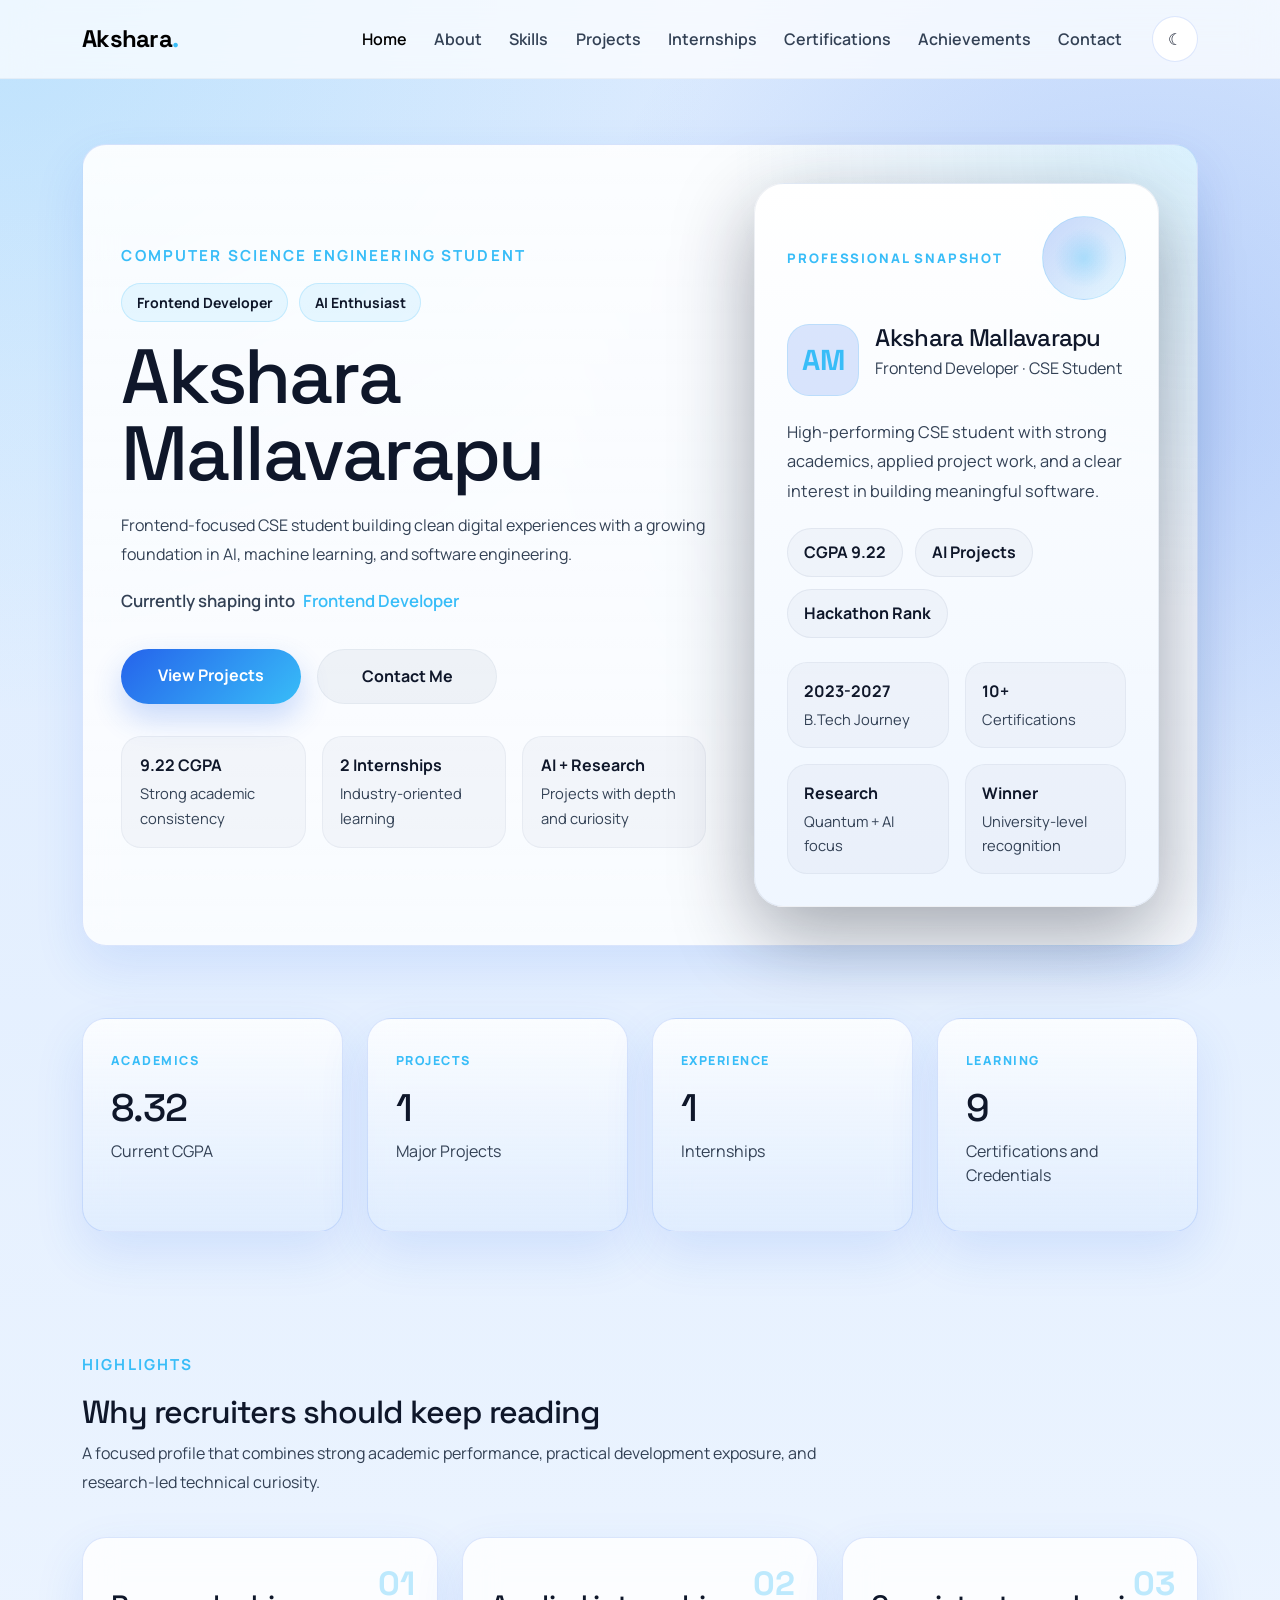
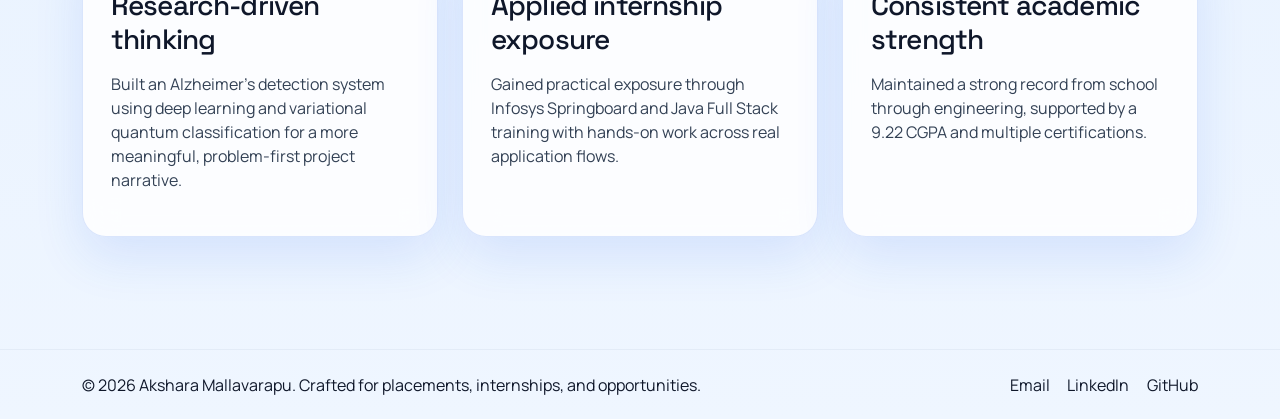
==== index.html @ 92754bf0 "commit" ====
<!DOCTYPE html>
<html lang="en">
<head>
  <meta charset="UTF-8">
  <meta name="viewport" content="width=device-width, initial-scale=1.0">
  <title>Akshara Mallavarapu | Portfolio</title>
  <meta name="description" content="Portfolio of Akshara Mallavarapu, a Computer Science Engineering student focused on frontend development, AI, and quantum computing.">
  <link rel="preconnect" href="https://fonts.googleapis.com">
  <link rel="preconnect" href="https://fonts.gstatic.com" crossorigin>
  <link href="https://fonts.googleapis.com/css2?family=Manrope:wght@400;500;600;700;800&family=Space+Grotesk:wght@500;700&display=swap" rel="stylesheet">
  <link href="https://cdn.jsdelivr.net/npm/bootstrap@5.3.3/dist/css/bootstrap.min.css" rel="stylesheet">
  <link rel="stylesheet" href="css/style.css">
</head>
<body data-page="home">
  <div class="page-loader" id="pageLoader">
    <div class="loader-orb"></div>
  </div>

  <button class="back-to-top" id="backToTop" type="button" aria-label="Back to top">
    <span>&uarr;</span>
  </button>

  <nav class="navbar navbar-expand-lg fixed-top custom-navbar">
    <div class="container">
      <a class="navbar-brand" href="index.html">Akshara<span>.</span></a>
      <button class="navbar-toggler" type="button" data-bs-toggle="collapse" data-bs-target="#mainNav" aria-controls="mainNav" aria-expanded="false" aria-label="Toggle navigation">
        <span class="navbar-toggler-icon"></span>
      </button>
      <div class="collapse navbar-collapse" id="mainNav">
        <ul class="navbar-nav ms-auto align-items-lg-center">
          <li class="nav-item"><a class="nav-link" data-nav="home" href="index.html">Home</a></li>
          <li class="nav-item"><a class="nav-link" data-nav="about" href="about.html">About</a></li>
          <li class="nav-item"><a class="nav-link" data-nav="skills" href="skills.html">Skills</a></li>
          <li class="nav-item"><a class="nav-link" data-nav="projects" href="projects.html">Projects</a></li>
          <li class="nav-item"><a class="nav-link" data-nav="internships" href="internships.html">Internships</a></li>
          <li class="nav-item"><a class="nav-link" data-nav="certifications" href="certifications.html">Certifications</a></li>
          <li class="nav-item"><a class="nav-link" data-nav="achievements" href="achievements.html">Achievements</a></li>
          <li class="nav-item"><a class="nav-link" data-nav="contact" href="contact.html">Contact</a></li>
          <li class="nav-item ms-lg-3 mt-3 mt-lg-0">
            <button class="theme-toggle" id="themeToggle" type="button" aria-label="Toggle color theme">
              <span class="theme-icon">☀</span>
            </button>
          </li>
        </ul>
      </div>
    </div>
  </nav>

  <main>
    <section class="hero-section home-hero section-pad">
      <div class="container">
        <div class="home-hero-shell glass-card">
          <div class="row align-items-center g-5">
            <div class="col-lg-7">
              <div class="home-copy">
                <div class="eyebrow reveal">Computer Science Engineering Student</div>
                <div class="home-intro reveal">
                  <span class="intro-chip">Frontend Developer</span>
                  <span class="intro-chip">AI Enthusiast</span>
                </div>
                <h1 class="hero-title reveal">Akshara Mallavarapu</h1>
                <p class="hero-subtitle reveal">
                  Frontend-focused CSE student building clean digital experiences with a growing foundation in AI, machine learning, and software engineering.
                </p>
                <div class="typing-line reveal">
                  <span class="typing-prefix">Currently shaping into</span>
                  <span class="typing-text" id="typingText"></span>
                </div>
                <div class="hero-actions reveal">
                  <a class="btn btn-brand home-primary-btn" href="projects.html">View Projects</a>
                  <a class="btn btn-soft home-secondary-btn" href="contact.html">Contact Me</a>
                </div>
                <div class="home-proof reveal">
                  <div class="proof-item">
                    <strong>9.22 CGPA</strong>
                    <span>Strong academic consistency</span>
                  </div>
                  <div class="proof-item">
                    <strong>2 Internships</strong>
                    <span>Industry-oriented learning</span>
                  </div>
                  <div class="proof-item">
                    <strong>AI + Research</strong>
                    <span>Projects with depth and curiosity</span>
                  </div>
                </div>
              </div>
            </div>
            <div class="col-lg-5">
              <div class="hero-visual reveal">
                <div class="home-profile-card">
                  <div class="profile-header">
                    <span class="profile-kicker">Professional Snapshot</span>
                    <div class="profile-orbit"></div>
                  </div>
                  <div class="profile-identity">
                    <div class="identity-mark">AM</div>
                    <div>
                      <h2>Akshara Mallavarapu</h2>
                      <p>Frontend Developer · CSE Student</p>
                    </div>
                  </div>
                  <p class="profile-summary">
                    High-performing CSE student with strong academics, applied project work, and a clear interest in building meaningful software.
                  </p>
                  <div class="profile-chips">
                    <span>CGPA 9.22</span>
                    <span>AI Projects</span>
                    <span>Hackathon Rank</span>
                  </div>
                  <div class="profile-grid">
                    <div class="profile-metric">
                      <strong>2023-2027</strong>
                      <span>B.Tech Journey</span>
                    </div>
                    <div class="profile-metric">
                      <strong>10+</strong>
                      <span>Certifications</span>
                    </div>
                    <div class="profile-metric">
                      <strong>Research</strong>
                      <span>Quantum + AI focus</span>
                    </div>
                    <div class="profile-metric">
                      <strong>Winner</strong>
                      <span>University-level recognition</span>
                    </div>
                  </div>
                </div>
              </div>
            </div>
          </div>
        </div>

        <div class="row g-4 stats-row">
          <div class="col-sm-6 col-xl-3">
            <div class="glass-card stat-card home-stat-card reveal">
              <span class="stat-label">Academics</span>
              <h3 class="counter" data-target="9.22">0</h3>
              <p>Current CGPA</p>
            </div>
          </div>
          <div class="col-sm-6 col-xl-3">
            <div class="glass-card stat-card home-stat-card reveal">
              <span class="stat-label">Projects</span>
              <h3 class="counter" data-target="2">0</h3>
              <p>Major Projects</p>
            </div>
          </div>
          <div class="col-sm-6 col-xl-3">
            <div class="glass-card stat-card home-stat-card reveal">
              <span class="stat-label">Experience</span>
              <h3 class="counter" data-target="2">0</h3>
              <p>Internships</p>
            </div>
          </div>
          <div class="col-sm-6 col-xl-3">
            <div class="glass-card stat-card home-stat-card reveal">
              <span class="stat-label">Learning</span>
              <h3 class="counter" data-target="10">0</h3>
              <p>Certifications and Credentials</p>
            </div>
          </div>
        </div>
      </div>
    </section>

    <section class="section-pad section-shell home-highlights">
      <div class="container">
        <div class="section-heading reveal">
          <span class="eyebrow">Highlights</span>
          <h2>Why recruiters should keep reading</h2>
          <p>
            A focused profile that combines strong academic performance, practical development exposure, and research-led technical curiosity.
          </p>
        </div>
        <div class="row g-4">
          <div class="col-md-6 col-xl-4">
            <div class="glass-card feature-card home-feature-card reveal">
              <span class="feature-index">01</span>
              <h3>Research-driven thinking</h3>
              <p>
                Built an Alzheimer's detection system using deep learning and variational quantum classification for a more meaningful, problem-first project narrative.
              </p>
            </div>
          </div>
          <div class="col-md-6 col-xl-4">
            <div class="glass-card feature-card home-feature-card reveal">
              <span class="feature-index">02</span>
              <h3>Applied internship exposure</h3>
              <p>
                Gained practical exposure through Infosys Springboard and Java Full Stack training with hands-on work across real application flows.
              </p>
            </div>
          </div>
          <div class="col-md-6 col-xl-4">
            <div class="glass-card feature-card home-feature-card reveal">
              <span class="feature-index">03</span>
              <h3>Consistent academic strength</h3>
              <p>
                Maintained a strong record from school through engineering, supported by a 9.22 CGPA and multiple certifications.
              </p>
            </div>
          </div>
        </div>
      </div>
    </section>
  </main>

  <footer class="site-footer">
    <div class="container d-flex flex-column flex-md-row justify-content-between align-items-center gap-3">
      <p class="mb-0">&copy; 2026 Akshara Mallavarapu. Crafted for placements, internships, and opportunities.</p>
      <div class="footer-links">
        <a href="mailto:akshara06@gmail.com">Email</a>
        <a href="https://www.linkedin.com/in/akshara-mallavarapu-a35a412a4" target="_blank" rel="noreferrer">LinkedIn</a>
        <a href="https://github.com/akshara6" target="_blank" rel="noreferrer">GitHub</a>
      </div>
    </div>
  </footer>

  <script src="https://cdn.jsdelivr.net/npm/bootstrap@5.3.3/dist/js/bootstrap.bundle.min.js"></script>
  <script src="js/script.js"></script>
</body>
</html>
---- css/style.css ----
:root {
  --bg: #0f172a;
  --bg-soft: #111c34;
  --surface: rgba(15, 23, 42, 0.58);
  --surface-strong: rgba(15, 23, 42, 0.82);
  --card-border: rgba(148, 163, 184, 0.18);
  --text: #f8fafc;
  --muted: #cbd5e1;
  --primary: #2563eb;
  --secondary: #1e293b;
  --accent: #38bdf8;
  --shadow: 0 22px 60px rgba(15, 23, 42, 0.35);
  --radius: 24px;
}

body.light-theme {
  --bg: #eff6ff;
  --bg-soft: #dbeafe;
  --surface: rgba(255, 255, 255, 0.82);
  --surface-strong: rgba(255, 255, 255, 0.95);
  --card-border: rgba(37, 99, 235, 0.16);
  --text: #0f172a;
  --muted: #334155;
  --shadow: 0 20px 50px rgba(37, 99, 235, 0.12);
}

* {
  box-sizing: border-box;
}

html {
  scroll-behavior: smooth;
}

body {
  margin: 0;
  color: var(--text);
  background:
    radial-gradient(circle at top left, rgba(56, 189, 248, 0.18), transparent 30%),
    radial-gradient(circle at 90% 20%, rgba(37, 99, 235, 0.22), transparent 30%),
    linear-gradient(180deg, var(--bg-soft), var(--bg));
  font-family: "Manrope", sans-serif;
  min-height: 100vh;
  overflow-x: hidden;
}

h1, h2, h3, h4, .navbar-brand {
  font-family: "Space Grotesk", sans-serif;
  letter-spacing: -0.03em;
}

a {
  color: inherit;
  text-decoration: none;
}

ul {
  padding-left: 1.1rem;
  margin-bottom: 0;
}

.section-pad {
  padding: 7.5rem 0 5rem;
}

.section-shell {
  position: relative;
}

.glass-card {
  background: var(--surface);
  border: 1px solid var(--card-border);
  backdrop-filter: blur(16px);
  -webkit-backdrop-filter: blur(16px);
  border-radius: var(--radius);
  box-shadow: var(--shadow);
}

.custom-navbar {
  background: rgba(15, 23, 42, 0.7);
  border-bottom: 1px solid rgba(148, 163, 184, 0.12);
  backdrop-filter: blur(18px);
  -webkit-backdrop-filter: blur(18px);
}

body.light-theme .custom-navbar {
  background: rgba(255, 255, 255, 0.72);
}

.navbar {
  padding: 1rem 0;
}

.navbar-brand {
  font-size: 1.5rem;
  font-weight: 700;
}

.navbar-brand span,
.nav-link.active,
.nav-link:hover,
.eyebrow,
.project-tag {
  color: var(--accent);
}

.nav-link {
  color: var(--muted);
  font-weight: 600;
  margin-left: 0.35rem;
  margin-right: 0.35rem;
  transition: color 0.25s ease, transform 0.25s ease;
}

.nav-link:hover {
  transform: translateY(-1px);
}

.navbar-toggler {
  border-color: rgba(148, 163, 184, 0.3);
}

.navbar-toggler:focus {
  box-shadow: none;
}

.navbar-toggler-icon {
  filter: invert(1);
}

body.light-theme .navbar-toggler-icon {
  filter: none;
}

.theme-toggle,
.back-to-top {
  width: 46px;
  height: 46px;
  border: 1px solid var(--card-border);
  border-radius: 50%;
  background: var(--surface-strong);
  color: var(--text);
  display: inline-flex;
  align-items: center;
  justify-content: center;
  transition: transform 0.25s ease, background 0.25s ease;
}

.theme-toggle:hover,
.back-to-top:hover {
  transform: translateY(-2px);
}

.hero-section {
  min-height: 100vh;
  display: flex;
  align-items: center;
}

.home-hero {
  padding-top: 9rem;
  padding-bottom: 4rem;
}

.home-hero-shell {
  padding: 2.4rem;
  background:
    radial-gradient(circle at top right, rgba(56, 189, 248, 0.12), transparent 34%),
    linear-gradient(180deg, rgba(15, 23, 42, 0.76), rgba(15, 23, 42, 0.62));
}

body.light-theme .home-hero-shell {
  background:
    radial-gradient(circle at top right, rgba(56, 189, 248, 0.16), transparent 34%),
    linear-gradient(180deg, rgba(255, 255, 255, 0.9), rgba(255, 255, 255, 0.78));
}

.page-hero {
  padding-top: 9rem;
  padding-bottom: 2rem;
}

.eyebrow {
  display: inline-block;
  font-size: 0.95rem;
  font-weight: 700;
  text-transform: uppercase;
  letter-spacing: 0.14em;
  margin-bottom: 1rem;
}

.hero-title,
.page-hero h1 {
  font-size: clamp(2.8rem, 6vw, 5rem);
  line-height: 1;
  margin-bottom: 1.2rem;
}

.hero-subtitle,
.section-heading p,
.content-card p,
.project-card p,
.timeline-card p,
.achievement-card p,
.cert-card li {
  color: var(--muted);
  line-height: 1.8;
}

.home-copy {
  max-width: 620px;
}

.home-intro {
  display: flex;
  flex-wrap: wrap;
  gap: 0.7rem;
  margin-bottom: 1rem;
}

.intro-chip {
  display: inline-flex;
  align-items: center;
  padding: 0.5rem 0.9rem;
  border-radius: 999px;
  background: rgba(56, 189, 248, 0.1);
  border: 1px solid rgba(56, 189, 248, 0.2);
  color: var(--text);
  font-size: 0.88rem;
  font-weight: 700;
}

.typing-line {
  min-height: 2rem;
  font-size: 1.05rem;
  font-weight: 600;
  margin-bottom: 2rem;
  display: flex;
  flex-wrap: wrap;
  align-items: center;
  gap: 0.5rem;
}

.typing-prefix {
  color: var(--muted);
}

.typing-text {
  color: var(--accent);
}

.hero-actions {
  display: flex;
  flex-wrap: wrap;
  gap: 1rem;
}

.btn {
  border-radius: 999px;
  padding: 0.9rem 1.5rem;
  font-weight: 700;
}

.btn-brand {
  color: #fff;
  background: linear-gradient(135deg, var(--primary), var(--accent));
  border: none;
  box-shadow: 0 14px 30px rgba(37, 99, 235, 0.24);
}

.btn-outline-brand {
  color: var(--text);
  border: 1px solid rgba(56, 189, 248, 0.35);
  background: transparent;
}

.btn-soft {
  color: var(--text);
  background: rgba(148, 163, 184, 0.12);
  border: 1px solid rgba(148, 163, 184, 0.12);
}

.home-primary-btn,
.home-secondary-btn {
  min-width: 180px;
}

.home-proof {
  display: grid;
  grid-template-columns: repeat(3, minmax(0, 1fr));
  gap: 1rem;
  margin-top: 2rem;
}

.proof-item {
  padding: 1rem 1.1rem;
  border-radius: 20px;
  background: rgba(148, 163, 184, 0.08);
  border: 1px solid rgba(148, 163, 184, 0.12);
}

.proof-item strong {
  display: block;
  margin-bottom: 0.3rem;
  font-size: 1rem;
}

.proof-item span {
  color: var(--muted);
  font-size: 0.92rem;
  line-height: 1.6;
}

.hero-visual,
.portrait-card {
  position: relative;
}

.home-profile-card {
  position: relative;
  padding: 2rem;
  border-radius: 30px;
  overflow: hidden;
  background:
    linear-gradient(180deg, rgba(30, 41, 59, 0.96), rgba(15, 23, 42, 0.94));
  border: 1px solid rgba(148, 163, 184, 0.16);
  box-shadow: 0 26px 80px rgba(15, 23, 42, 0.38);
}

body.light-theme .home-profile-card {
  background:
    linear-gradient(180deg, rgba(255, 255, 255, 0.96), rgba(239, 246, 255, 0.96));
}

.profile-header {
  display: flex;
  justify-content: space-between;
  align-items: center;
  margin-bottom: 1.5rem;
}

.profile-kicker {
  font-size: 0.82rem;
  text-transform: uppercase;
  letter-spacing: 0.14em;
  font-weight: 800;
  color: var(--accent);
}

.profile-orbit {
  width: 84px;
  height: 84px;
  border-radius: 50%;
  background:
    radial-gradient(circle at center, rgba(56, 189, 248, 0.28), transparent 52%),
    linear-gradient(135deg, rgba(37, 99, 235, 0.25), rgba(56, 189, 248, 0.12));
  border: 1px solid rgba(56, 189, 248, 0.2);
}

.profile-identity {
  display: flex;
  align-items: center;
  gap: 1rem;
  margin-bottom: 1.35rem;
}

.identity-mark {
  width: 72px;
  height: 72px;
  border-radius: 22px;
  display: inline-flex;
  align-items: center;
  justify-content: center;
  font-family: "Space Grotesk", sans-serif;
  font-size: 1.8rem;
  font-weight: 700;
  color: var(--accent);
  background: rgba(37, 99, 235, 0.16);
  border: 1px solid rgba(56, 189, 248, 0.18);
}

.profile-identity h2 {
  margin-bottom: 0.2rem;
  font-size: 1.5rem;
}

.profile-identity p,
.profile-summary {
  color: var(--muted);
}

.profile-summary {
  font-size: 1.02rem;
  line-height: 1.8;
  margin-bottom: 1.35rem;
}

.profile-chips {
  display: flex;
  flex-wrap: wrap;
  gap: 0.75rem;
  margin-bottom: 1.5rem;
}

.profile-chips span {
  padding: 0.72rem 1rem;
  border-radius: 999px;
  border: 1px solid rgba(148, 163, 184, 0.16);
  background: rgba(148, 163, 184, 0.08);
  font-weight: 700;
}

.profile-grid {
  display: grid;
  grid-template-columns: repeat(2, minmax(0, 1fr));
  gap: 1rem;
}

.profile-metric {
  padding: 1rem;
  border-radius: 20px;
  background: rgba(148, 163, 184, 0.08);
  border: 1px solid rgba(148, 163, 184, 0.12);
}

.profile-metric strong {
  display: block;
  margin-bottom: 0.25rem;
}

.profile-metric span {
  color: var(--muted);
  font-size: 0.92rem;
}

.portrait-card {
  min-height: 420px;
  padding: 2rem;
  overflow: hidden;
}

.hero-photo {
  position: absolute;
  inset: 1rem 1rem 1rem auto;
  width: min(62%, 300px);
  height: calc(100% - 2rem);
  object-fit: cover;
  border-radius: 26px;
  opacity: 0.34;
}

.portrait-glow {
  position: absolute;
  inset: auto -60px -70px auto;
  width: 260px;
  height: 260px;
  border-radius: 50%;
  background: radial-gradient(circle, rgba(56, 189, 248, 0.45), transparent 68%);
}

.portrait-content {
  position: relative;
  z-index: 1;
  display: flex;
  flex-direction: column;
  justify-content: flex-end;
  min-height: 100%;
}

.portrait-label {
  color: var(--accent);
  text-transform: uppercase;
  letter-spacing: 0.12em;
  font-size: 0.85rem;
}

.mini-badges,
.badge-cloud {
  display: flex;
  flex-wrap: wrap;
  gap: 0.75rem;
}

.mini-badges span,
.badge-cloud span {
  padding: 0.7rem 1rem;
  background: rgba(148, 163, 184, 0.12);
  border: 1px solid rgba(148, 163, 184, 0.15);
  border-radius: 999px;
  font-size: 0.95rem;
  color: var(--text);
}

.stats-row {
  margin-top: 3rem;
}

.home-stat-card {
  padding: 1.5rem;
  background:
    linear-gradient(180deg, rgba(15, 23, 42, 0.58), rgba(30, 41, 59, 0.72));
}

body.light-theme .home-stat-card {
  background:
    linear-gradient(180deg, rgba(255, 255, 255, 0.82), rgba(219, 234, 254, 0.6));
}

.stat-label {
  display: inline-block;
  margin-bottom: 0.9rem;
  color: var(--accent);
  font-size: 0.78rem;
  font-weight: 800;
  text-transform: uppercase;
  letter-spacing: 0.12em;
}

.stat-card,
.feature-card,
.content-card,
.skill-card,
.project-card,
.achievement-card,
.cert-card {
  padding: 1.75rem;
  height: 100%;
}

.stat-card h3 {
  font-size: 2.4rem;
  margin-bottom: 0.5rem;
}

.stat-card p,
.feature-card p,
.timeline-meta,
.project-detail p,
.contact-list a,
.form-status {
  color: var(--muted);
}

.feature-card h3,
.content-card h2,
.skill-card h2,
.project-card h2,
.achievement-card h2,
.cert-card h2 {
  margin-bottom: 1rem;
}

.home-highlights {
  padding-top: 3.5rem;
}

.home-feature-card {
  position: relative;
  overflow: hidden;
  padding-top: 3.2rem;
}

.feature-index {
  position: absolute;
  top: 1.3rem;
  right: 1.4rem;
  color: rgba(56, 189, 248, 0.32);
  font-family: "Space Grotesk", sans-serif;
  font-size: 2.1rem;
  font-weight: 700;
}

.section-heading {
  max-width: 760px;
  margin-bottom: 2.5rem;
}

.timeline {
  position: relative;
  margin-top: 2rem;
}

.timeline::before {
  content: "";
  position: absolute;
  left: 78px;
  top: 0;
  bottom: 0;
  width: 2px;
  background: linear-gradient(180deg, var(--accent), transparent);
}

.timeline-item {
  position: relative;
  display: grid;
  grid-template-columns: 64px 1fr;
  gap: 2rem;
  margin-bottom: 2rem;
  align-items: start;
}

.timeline-year {
  font-weight: 800;
  color: var(--accent);
  padding-top: 1rem;
}

.timeline-card {
  padding: 1.5rem;
  margin-left: 1rem;
}

.timeline-card::before {
  content: "";
  position: absolute;
  left: 71px;
  margin-top: 1.35rem;
  width: 14px;
  height: 14px;
  border-radius: 50%;
  background: var(--accent);
  box-shadow: 0 0 0 6px rgba(56, 189, 248, 0.12);
}

.education-item + .education-item,
.skill-meter + .skill-meter,
.contact-list a + a,
.cert-card li + li {
  margin-top: 1rem;
}

.progress-group {
  display: grid;
  gap: 1rem;
}

.label-row {
  display: flex;
  justify-content: space-between;
  margin-bottom: 0.45rem;
  font-weight: 600;
}

.meter {
  height: 10px;
  background: rgba(148, 163, 184, 0.12);
  border-radius: 999px;
  overflow: hidden;
}

.meter span {
  display: block;
  height: 100%;
  border-radius: inherit;
  background: linear-gradient(90deg, var(--accent), var(--primary));
}

.project-panel,
.project-detail {
  height: 100%;
  padding: 1.35rem;
  border-radius: 20px;
  background: rgba(148, 163, 184, 0.08);
  border: 1px solid rgba(148, 163, 184, 0.08);
}

.project-tag {
  display: inline-block;
  font-size: 0.85rem;
  text-transform: uppercase;
  letter-spacing: 0.12em;
  font-weight: 700;
  margin-bottom: 0.9rem;
}

.contact-list {
  display: flex;
  flex-direction: column;
}

.contact-list a {
  transition: color 0.25s ease, transform 0.25s ease;
}

.contact-list a:hover,
.footer-links a:hover {
  color: var(--accent);
  transform: translateX(3px);
}

.custom-input {
  background: rgba(148, 163, 184, 0.08);
  border: 1px solid rgba(148, 163, 184, 0.18);
  color: var(--text);
  padding: 0.95rem 1rem;
  border-radius: 18px;
}

.custom-input:focus {
  background: rgba(148, 163, 184, 0.12);
  color: var(--text);
  border-color: rgba(56, 189, 248, 0.45);
  box-shadow: 0 0 0 0.2rem rgba(56, 189, 248, 0.12);
}

.custom-input.is-invalid {
  border-color: #ef4444;
}

.site-footer {
  border-top: 1px solid rgba(148, 163, 184, 0.12);
  padding: 1.4rem 0;
  margin-top: 2rem;
}

.footer-links {
  display: flex;
  gap: 1.1rem;
  flex-wrap: wrap;
}

.page-loader {
  position: fixed;
  inset: 0;
  display: flex;
  align-items: center;
  justify-content: center;
  background: rgba(15, 23, 42, 0.92);
  z-index: 1080;
  transition: opacity 0.45s ease, visibility 0.45s ease;
}

body.light-theme .page-loader {
  background: rgba(239, 246, 255, 0.92);
}

.page-loader.hidden {
  opacity: 0;
  visibility: hidden;
}

.loader-orb {
  width: 64px;
  height: 64px;
  border-radius: 50%;
  border: 4px solid rgba(56, 189, 248, 0.18);
  border-top-color: var(--accent);
  animation: spin 0.9s linear infinite;
}

.back-to-top {
  position: fixed;
  right: 1.5rem;
  bottom: 1.5rem;
  opacity: 0;
  visibility: hidden;
  z-index: 1020;
}

.back-to-top.show {
  opacity: 1;
  visibility: visible;
}

.reveal {
  opacity: 0;
  transform: translateY(28px);
  transition: opacity 0.7s ease, transform 0.7s ease;
}

.reveal.visible {
  opacity: 1;
  transform: translateY(0);
}

@keyframes spin {
  to {
    transform: rotate(360deg);
  }
}

@media (max-width: 991.98px) {
  .hero-section {
    min-height: auto;
    padding-top: 8rem;
  }

  .home-hero-shell {
    padding: 1.5rem;
  }

  .home-proof {
    grid-template-columns: 1fr;
  }

  .timeline::before {
    left: 10px;
  }

  .timeline-item {
    grid-template-columns: 1fr;
    gap: 0.8rem;
    padding-left: 1.6rem;
  }

  .timeline-card {
    margin-left: 0;
  }

  .timeline-card::before {
    left: 3px;
  }
}

@media (max-width: 767.98px) {
  .section-pad {
    padding: 6.5rem 0 4rem;
  }

  .hero-title,
  .page-hero h1 {
    font-size: clamp(2.3rem, 10vw, 3.5rem);
  }

  .hero-actions {
    flex-direction: column;
    align-items: stretch;
  }

  .home-hero {
    padding-top: 7.5rem;
  }

  .profile-header {
    align-items: flex-start;
  }

  .profile-orbit {
    width: 64px;
    height: 64px;
  }

  .profile-identity {
    align-items: flex-start;
  }

  .profile-grid {
    grid-template-columns: 1fr;
  }

  .btn {
    width: 100%;
  }

  .site-footer .container {
    text-align: center;
  }
}
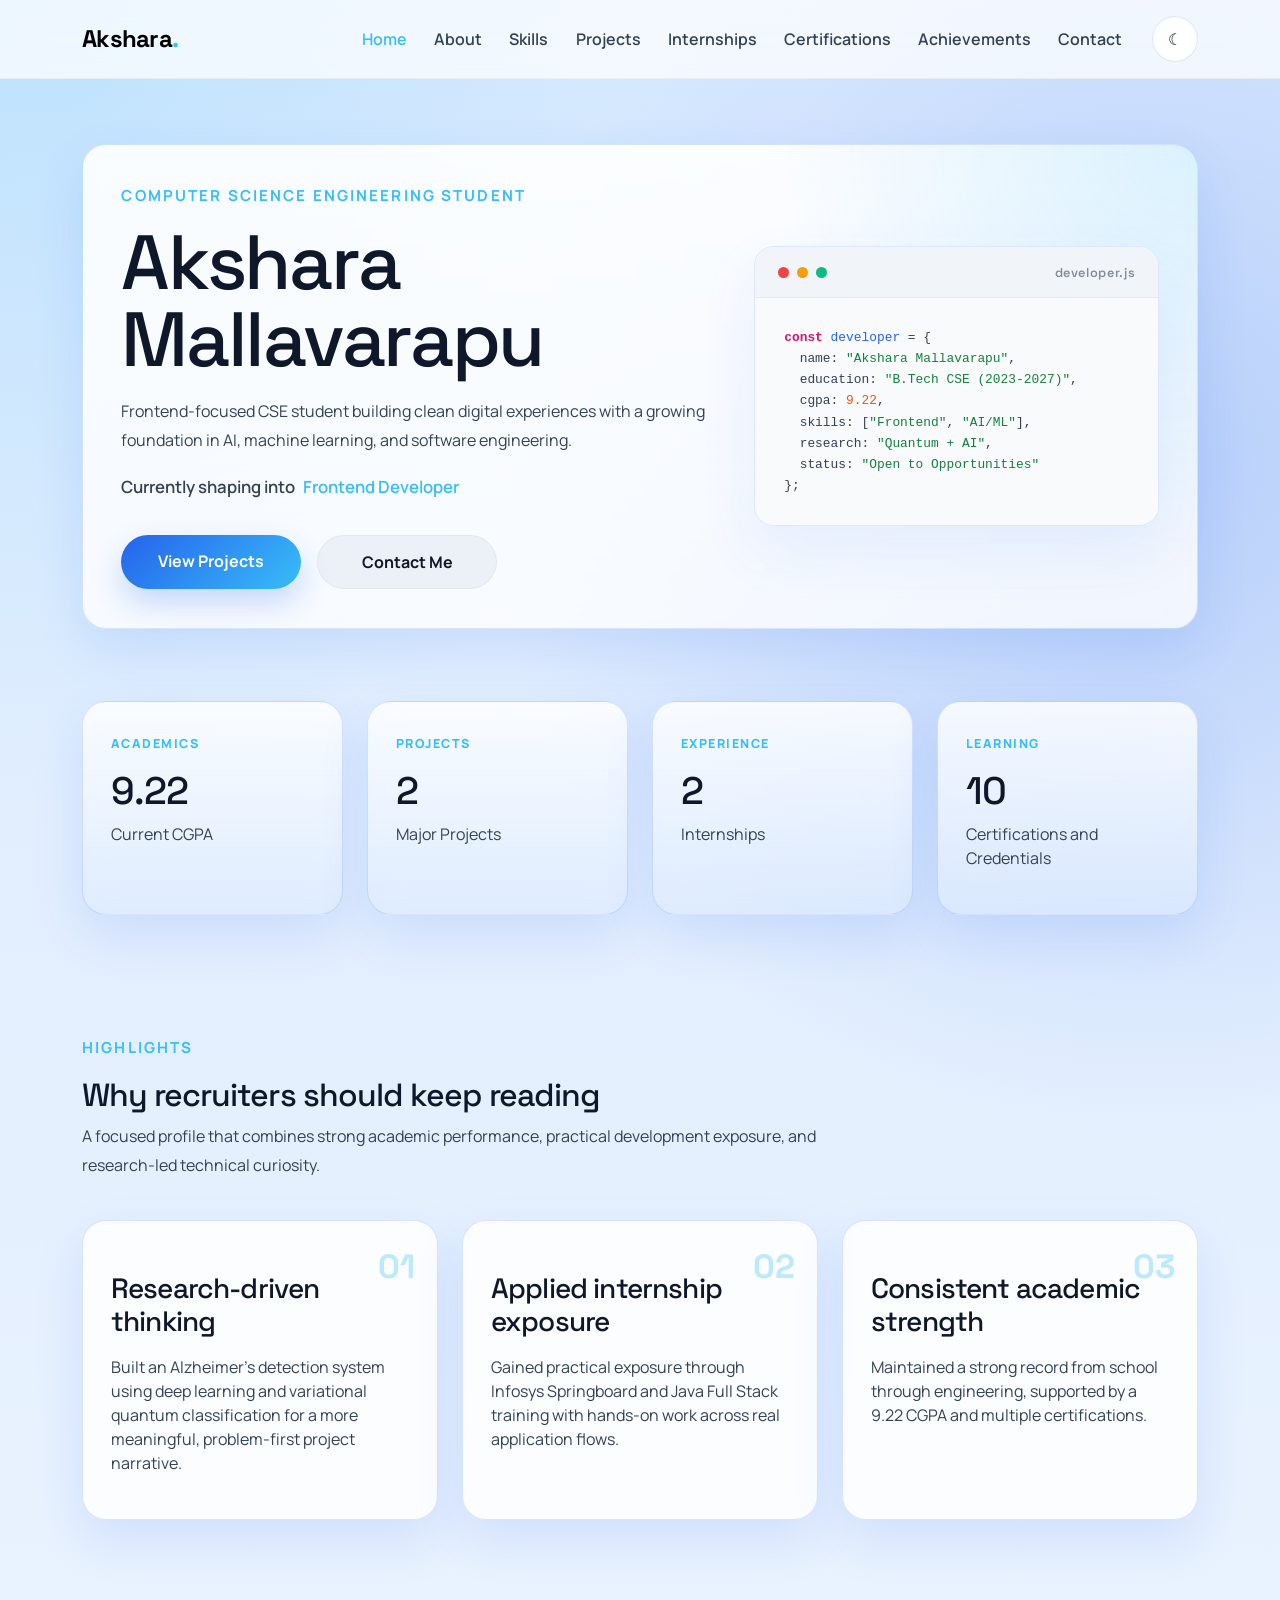
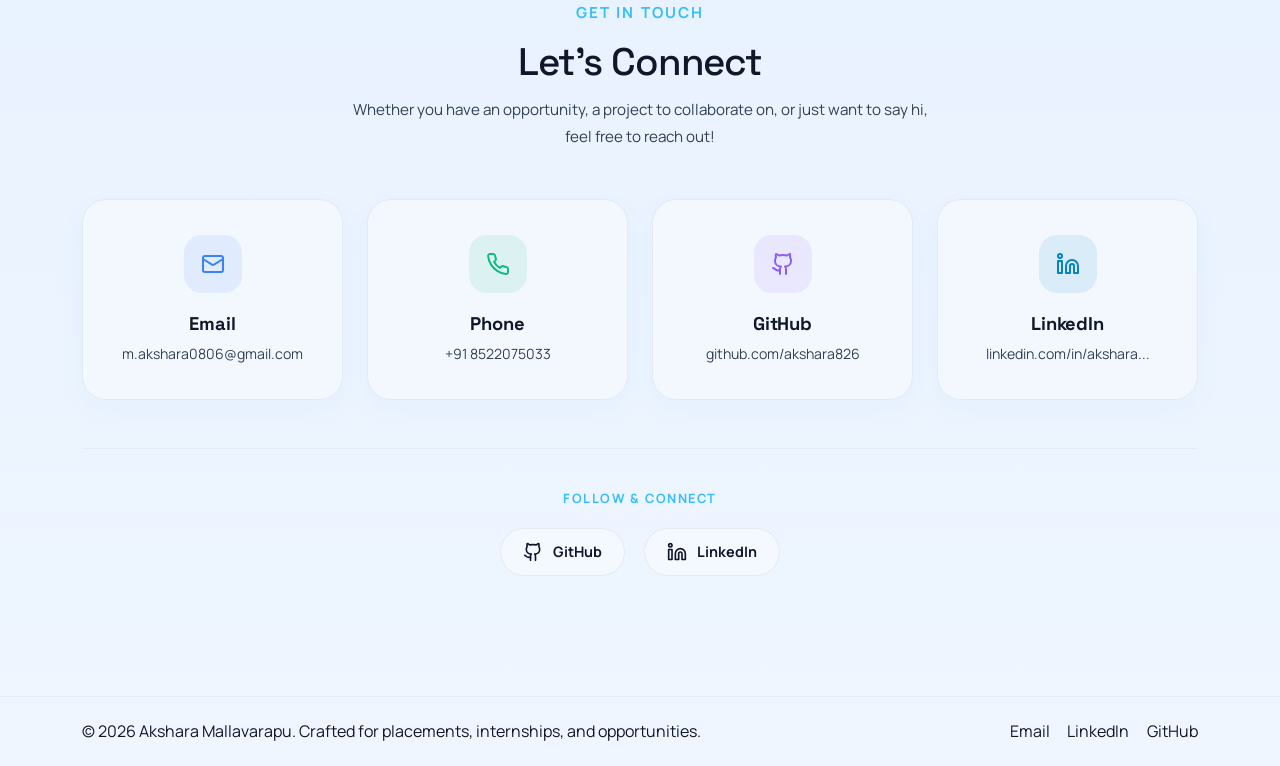
==== commit c8ef9a96: "Updated portfolio website" ====
--- a/index.html
+++ b/index.html
@@ -35,7 +35,7 @@
           <li class="nav-item"><a class="nav-link" data-nav="internships" href="internships.html">Internships</a></li>
           <li class="nav-item"><a class="nav-link" data-nav="certifications" href="certifications.html">Certifications</a></li>
           <li class="nav-item"><a class="nav-link" data-nav="achievements" href="achievements.html">Achievements</a></li>
-          <li class="nav-item"><a class="nav-link" data-nav="contact" href="contact.html">Contact</a></li>
+          <li class="nav-item"><a class="nav-link" href="#contact">Contact</a></li>
           <li class="nav-item ms-lg-3 mt-3 mt-lg-0">
             <button class="theme-toggle" id="themeToggle" type="button" aria-label="Toggle color theme">
               <span class="theme-icon">☀</span>
@@ -54,10 +54,6 @@
             <div class="col-lg-7">
               <div class="home-copy">
                 <div class="eyebrow reveal">Computer Science Engineering Student</div>
-                <div class="home-intro reveal">
-                  <span class="intro-chip">Frontend Developer</span>
-                  <span class="intro-chip">AI Enthusiast</span>
-                </div>
                 <h1 class="hero-title reveal">Akshara Mallavarapu</h1>
                 <p class="hero-subtitle reveal">
                   Frontend-focused CSE student building clean digital experiences with a growing foundation in AI, machine learning, and software engineering.
@@ -68,63 +64,30 @@
                 </div>
                 <div class="hero-actions reveal">
                   <a class="btn btn-brand home-primary-btn" href="projects.html">View Projects</a>
-                  <a class="btn btn-soft home-secondary-btn" href="contact.html">Contact Me</a>
-                </div>
-                <div class="home-proof reveal">
-                  <div class="proof-item">
-                    <strong>9.22 CGPA</strong>
-                    <span>Strong academic consistency</span>
-                  </div>
-                  <div class="proof-item">
-                    <strong>2 Internships</strong>
-                    <span>Industry-oriented learning</span>
-                  </div>
-                  <div class="proof-item">
-                    <strong>AI + Research</strong>
-                    <span>Projects with depth and curiosity</span>
-                  </div>
+                  <a class="btn btn-soft home-secondary-btn" href="#contact">Contact Me</a>
                 </div>
               </div>
             </div>
             <div class="col-lg-5">
               <div class="hero-visual reveal">
-                <div class="home-profile-card">
-                  <div class="profile-header">
-                    <span class="profile-kicker">Professional Snapshot</span>
-                    <div class="profile-orbit"></div>
+                <div class="mock-ide">
+                  <div class="ide-titlebar">
+                    <div class="ide-controls">
+                      <span class="control close"></span>
+                      <span class="control minimize"></span>
+                      <span class="control expand"></span>
+                    </div>
+                    <span class="ide-filename">developer.js</span>
                   </div>
-                  <div class="profile-identity">
-                    <div class="identity-mark">AM</div>
-                    <div>
-                      <h2>Akshara Mallavarapu</h2>
-                      <p>Frontend Developer · CSE Student</p>
-                    </div>
-                  </div>
-                  <p class="profile-summary">
-                    High-performing CSE student with strong academics, applied project work, and a clear interest in building meaningful software.
-                  </p>
-                  <div class="profile-chips">
-                    <span>CGPA 9.22</span>
-                    <span>AI Projects</span>
-                    <span>Hackathon Rank</span>
-                  </div>
-                  <div class="profile-grid">
-                    <div class="profile-metric">
-                      <strong>2023-2027</strong>
-                      <span>B.Tech Journey</span>
-                    </div>
-                    <div class="profile-metric">
-                      <strong>10+</strong>
-                      <span>Certifications</span>
-                    </div>
-                    <div class="profile-metric">
-                      <strong>Research</strong>
-                      <span>Quantum + AI focus</span>
-                    </div>
-                    <div class="profile-metric">
-                      <strong>Winner</strong>
-                      <span>University-level recognition</span>
-                    </div>
+                  <div class="ide-body">
+                    <pre><code><span class="code-keyword">const</span> <span class="code-variable">developer</span> = {
+  name: <span class="code-string">"Akshara Mallavarapu"</span>,
+  education: <span class="code-string">"B.Tech CSE (2023-2027)"</span>,
+  cgpa: <span class="code-number">9.22</span>,
+  skills: [<span class="code-string">"Frontend"</span>, <span class="code-string">"AI/ML"</span>],
+  research: <span class="code-string">"Quantum + AI"</span>,
+  status: <span class="code-string">"Open to Opportunities"</span>
+};</code></pre>
                   </div>
                 </div>
               </div>
@@ -205,15 +168,88 @@
         </div>
       </div>
     </section>
+
+    <section class="section-pad section-shell contact-showcase-section pt-0" id="contact">
+      <div class="container">
+        <div class="section-heading contact-heading text-center mx-auto reveal">
+          <span class="eyebrow">Get In Touch</span>
+          <h2>Let's Connect</h2>
+          <p>
+            Whether you have an opportunity, a project to collaborate on, or just want to say hi, feel free to reach out!
+          </p>
+        </div>
+        
+        <div class="row g-4 justify-content-center reveal">
+          <!-- Email Card -->
+          <div class="col-md-6 col-lg-3">
+            <a href="mailto:m.akshara0806@gmail.com" class="contact-card-new">
+              <div class="contact-card-icon icon-email">
+                <svg xmlns="http://www.w3.org/2000/svg" width="24" height="24" viewBox="0 0 24 24" fill="none" stroke="currentColor" stroke-width="2" stroke-linecap="round" stroke-linejoin="round"><rect width="20" height="16" x="2" y="4" rx="2"/><path d="m22 7-8.97 5.7a1.94 1.94 0 0 1-2.06 0L2 7"/></svg>
+              </div>
+              <h3>Email</h3>
+              <p>m.akshara0806@gmail.com</p>
+            </a>
+          </div>
+          
+          <!-- Phone Card -->
+          <div class="col-md-6 col-lg-3">
+            <a href="tel:+918522075033" class="contact-card-new">
+              <div class="contact-card-icon icon-phone">
+                <svg xmlns="http://www.w3.org/2000/svg" width="24" height="24" viewBox="0 0 24 24" fill="none" stroke="currentColor" stroke-width="2" stroke-linecap="round" stroke-linejoin="round"><path d="M22 16.92v3a2 2 0 0 1-2.18 2 19.79 19.79 0 0 1-8.63-3.07 19.5 19.5 0 0 1-6-6 19.79 19.79 0 0 1-3.07-8.67A2 2 0 0 1 4.11 2h3a2 2 0 0 1 2 1.72 12.84 12.84 0 0 0 .7 2.81 2 2 0 0 1-.45 2.11L8.09 9.91a16 16 0 0 0 6 6l1.27-1.27a2 2 0 0 1 2.11-.45 12.84 12.84 0 0 0 2.81.7A2 2 0 0 1 22 16.92z"/></svg>
+              </div>
+              <h3>Phone</h3>
+              <p>+91 8522075033</p>
+            </a>
+          </div>
+          
+          <!-- GitHub Card -->
+          <div class="col-md-6 col-lg-3">
+            <a href="https://github.com/akshara826" target="_blank" rel="noreferrer" class="contact-card-new">
+              <div class="contact-card-icon icon-github">
+                <svg xmlns="http://www.w3.org/2000/svg" width="24" height="24" viewBox="0 0 24 24" fill="none" stroke="currentColor" stroke-width="2" stroke-linecap="round" stroke-linejoin="round"><path d="M15 22v-4a4.8 4.8 0 0 0-1-3.5c3 0 6-2 6-5.5.08-1.25-.27-2.48-1-3.5.28-1.15.28-2.35 0-3.5 0 0-1 0-3 1.5-2.64-.5-5.36-.5-8 0C6 2 5 2 5 2c-.3 1.15-.3 2.35 0 3.5A5.403 5.403 0 0 0 4 9c0 3.5 3 5.5 6 5.5-.39.49-.68 1.05-.85 1.65-.17.6-.22 1.23-.15 1.85v4"/><path d="M9 18c-4.51 2-5-2-7-2"/></svg>
+              </div>
+              <h3>GitHub</h3>
+              <p>github.com/akshara826</p>
+            </a>
+          </div>
+          
+          <!-- LinkedIn Card -->
+          <div class="col-md-6 col-lg-3">
+            <a href="https://www.linkedin.com/in/akshara-mallavarapu-a35a412a4" target="_blank" rel="noreferrer" class="contact-card-new">
+              <div class="contact-card-icon icon-linkedin">
+                <svg xmlns="http://www.w3.org/2000/svg" width="24" height="24" viewBox="0 0 24 24" fill="none" stroke="currentColor" stroke-width="2" stroke-linecap="round" stroke-linejoin="round"><path d="M16 8a6 6 0 0 1 6 6v7h-4v-7a2 2 0 0 0-2-2 2 2 0 0 0-2 2v7h-4v-7a6 6 0 0 1 6-6z"/><rect width="4" height="12" x="2" y="9"/><circle cx="4" cy="4" r="2"/></svg>
+              </div>
+              <h3>LinkedIn</h3>
+              <p>linkedin.com/in/akshara...</p>
+            </a>
+          </div>
+        </div>
+        
+        <!-- Social Links at the bottom -->
+        <div class="contact-social-bottom text-center reveal mt-5">
+          <p class="social-label">Follow & Connect</p>
+          <div class="social-links-row">
+            <a href="https://github.com/akshara826" target="_blank" rel="noreferrer" class="social-icon-btn github" aria-label="GitHub">
+              <svg xmlns="http://www.w3.org/2000/svg" width="20" height="20" viewBox="0 0 24 24" fill="none" stroke="currentColor" stroke-width="2" stroke-linecap="round" stroke-linejoin="round"><path d="M15 22v-4a4.8 4.8 0 0 0-1-3.5c3 0 6-2 6-5.5.08-1.25-.27-2.48-1-3.5.28-1.15.28-2.35 0-3.5 0 0-1 0-3 1.5-2.64-.5-5.36-.5-8 0C6 2 5 2 5 2c-.3 1.15-.3 2.35 0 3.5A5.403 5.403 0 0 0 4 9c0 3.5 3 5.5 6 5.5-.39.49-.68 1.05-.85 1.65-.17.6-.22 1.23-.15 1.85v4"/><path d="M9 18c-4.51 2-5-2-7-2"/></svg>
+              <span>GitHub</span>
+            </a>
+            <a href="https://www.linkedin.com/in/akshara-mallavarapu-a35a412a4" target="_blank" rel="noreferrer" class="social-icon-btn linkedin" aria-label="LinkedIn">
+              <svg xmlns="http://www.w3.org/2000/svg" width="20" height="20" viewBox="0 0 24 24" fill="none" stroke="currentColor" stroke-width="2" stroke-linecap="round" stroke-linejoin="round"><path d="M16 8a6 6 0 0 1 6 6v7h-4v-7a2 2 0 0 0-2-2 2 2 0 0 0-2 2v7h-4v-7a6 6 0 0 1 6-6z"/><rect width="4" height="12" x="2" y="9"/><circle cx="4" cy="4" r="2"/></svg>
+              <span>LinkedIn</span>
+            </a>
+          </div>
+        </div>
+      </div>
+    </section>
   </main>
 
   <footer class="site-footer">
     <div class="container d-flex flex-column flex-md-row justify-content-between align-items-center gap-3">
       <p class="mb-0">&copy; 2026 Akshara Mallavarapu. Crafted for placements, internships, and opportunities.</p>
       <div class="footer-links">
-        <a href="mailto:akshara06@gmail.com">Email</a>
+        <a href="mailto:m.akshara0806@gmail.com">Email</a>
         <a href="https://www.linkedin.com/in/akshara-mallavarapu-a35a412a4" target="_blank" rel="noreferrer">LinkedIn</a>
-        <a href="https://github.com/akshara6" target="_blank" rel="noreferrer">GitHub</a>
+        <a href="https://github.com/akshara826" target="_blank" rel="noreferrer">GitHub</a>
       </div>
     </div>
   </footer>
--- a/css/style.css
+++ b/css/style.css
@@ -98,18 +98,28 @@
 
 .navbar-brand span,
 .nav-link.active,
+.nav-link.active:focus,
+.nav-link.active:active,
 .nav-link:hover,
+.nav-link:hover:focus,
+.nav-link:hover:active,
 .eyebrow,
 .project-tag {
-  color: var(--accent);
+  color: var(--accent) !important;
 }
 
 .nav-link {
-  color: var(--muted);
+  color: var(--muted) !important;
   font-weight: 600;
   margin-left: 0.35rem;
   margin-right: 0.35rem;
   transition: color 0.25s ease, transform 0.25s ease;
+}
+
+.nav-link:focus,
+.nav-link:active {
+  color: var(--muted) !important;
+  outline: none;
 }
 
 .nav-link:hover {
@@ -688,6 +698,204 @@
   transform: translateX(3px);
 }
 
+.contact-showcase-section {
+  padding-bottom: 5.5rem;
+}
+
+.contact-heading {
+  max-width: 920px;
+  margin: 0 auto 3rem;
+  text-align: center;
+}
+
+.contact-heading h2 {
+  font-size: clamp(1.8rem, 4vw, 2.4rem);
+  line-height: 1.1;
+  margin-bottom: 0.8rem;
+}
+
+.contact-heading p {
+  max-width: 600px;
+  margin: 0 auto 3rem;
+  font-size: 0.95rem;
+}
+
+/* Redesigned Contact Cards */
+.contact-card-new {
+  display: flex;
+  flex-direction: column;
+  align-items: center;
+  text-align: center;
+  padding: 2.2rem 1.5rem;
+  border-radius: 24px;
+  background: rgba(255, 255, 255, 0.4);
+  border: 1px solid rgba(148, 163, 184, 0.16);
+  box-shadow: 0 10px 30px rgba(59, 130, 246, 0.04);
+  transition: transform 0.3s cubic-bezier(0.34, 1.56, 0.64, 1), box-shadow 0.3s ease, border-color 0.3s ease, background 0.3s ease;
+  height: 100%;
+}
+
+body:not(.light-theme) .contact-card-new {
+  background: rgba(30, 41, 59, 0.4);
+  border-color: rgba(148, 163, 184, 0.08);
+  box-shadow: 0 10px 30px rgba(2, 6, 23, 0.2);
+}
+
+.contact-card-new:hover {
+  transform: translateY(-8px);
+  background: rgba(255, 255, 255, 0.85);
+  border-color: rgba(59, 130, 246, 0.3);
+  box-shadow: 0 20px 40px rgba(59, 130, 246, 0.08);
+}
+
+body:not(.light-theme) .contact-card-new:hover {
+  background: rgba(30, 41, 59, 0.7);
+  border-color: rgba(56, 189, 248, 0.2);
+  box-shadow: 0 20px 40px rgba(2, 6, 23, 0.4);
+}
+
+.contact-card-icon {
+  width: 58px;
+  height: 58px;
+  border-radius: 18px;
+  display: flex;
+  align-items: center;
+  justify-content: center;
+  margin-bottom: 1.25rem;
+  transition: transform 0.3s ease;
+}
+
+.contact-card-new:hover .contact-card-icon {
+  transform: scale(1.1) rotate(4deg);
+}
+
+/* Brand specific icon colors with soft background */
+.icon-email {
+  background: rgba(59, 130, 246, 0.1);
+  color: #3b82f6;
+}
+.icon-phone {
+  background: rgba(16, 185, 129, 0.1);
+  color: #10b981;
+}
+.icon-github {
+  background: rgba(139, 92, 246, 0.1);
+  color: #8b5cf6;
+}
+.icon-linkedin {
+  background: rgba(2, 132, 199, 0.1);
+  color: #0284c7;
+}
+
+body:not(.light-theme) .icon-email { background: rgba(59, 130, 246, 0.18); color: #60a5fa; }
+body:not(.light-theme) .icon-phone { background: rgba(16, 185, 129, 0.18); color: #34d399; }
+body:not(.light-theme) .icon-github { background: rgba(139, 92, 246, 0.18); color: #a78bfa; }
+body:not(.light-theme) .icon-linkedin { background: rgba(2, 132, 199, 0.18); color: #38bdf8; }
+
+.contact-card-new h3 {
+  font-size: 1.15rem;
+  font-weight: 700;
+  margin-bottom: 0.5rem;
+  color: var(--text);
+  letter-spacing: -0.01em;
+}
+
+.contact-card-new p {
+  font-size: 0.88rem;
+  color: var(--muted);
+  margin: 0;
+  word-break: break-all;
+}
+
+/* Bottom Social Section */
+.contact-social-bottom {
+  border-top: 1px solid rgba(148, 163, 184, 0.12);
+  padding-top: 2.5rem;
+}
+
+.social-label {
+  font-size: 0.8rem;
+  text-transform: uppercase;
+  letter-spacing: 0.12em;
+  font-weight: 700;
+  color: var(--accent);
+  margin-bottom: 1.25rem;
+}
+
+.social-links-row {
+  display: flex;
+  justify-content: center;
+  gap: 1.2rem;
+}
+
+.social-icon-btn {
+  display: inline-flex;
+  align-items: center;
+  gap: 0.6rem;
+  padding: 0.75rem 1.4rem;
+  border-radius: 999px;
+  background: rgba(255, 255, 255, 0.4);
+  border: 1px solid rgba(148, 163, 184, 0.16);
+  font-size: 0.9rem;
+  font-weight: 700;
+  color: var(--text);
+  transition: all 0.25s ease;
+}
+
+body:not(.light-theme) .social-icon-btn {
+  background: rgba(30, 41, 59, 0.4);
+  border-color: rgba(148, 163, 184, 0.08);
+}
+
+.social-icon-btn:hover {
+  transform: translateY(-3px);
+  box-shadow: 0 12px 24px rgba(0, 0, 0, 0.06);
+}
+
+.social-icon-btn.github:hover {
+  border-color: rgba(139, 92, 246, 0.35);
+  color: #8b5cf6;
+  background: rgba(139, 92, 246, 0.05);
+}
+
+.social-icon-btn.linkedin:hover {
+  border-color: rgba(2, 132, 199, 0.35);
+  color: #0284c7;
+  background: rgba(2, 132, 199, 0.05);
+}
+
+.subject-pill.active {
+  background: linear-gradient(135deg, #3b82f6, #2563eb);
+  border-color: transparent;
+  color: #fff;
+  box-shadow: 0 14px 28px rgba(37, 99, 235, 0.22);
+}
+
+.contact-submit {
+  width: 100%;
+  min-height: 62px;
+  border-radius: 20px;
+  border: 1px solid rgba(100, 116, 139, 0.35);
+  background: rgba(255, 255, 255, 0.75);
+  color: #0f172a;
+  font-size: 0.98rem;
+  font-weight: 800;
+  letter-spacing: 0.02em;
+  transition: transform 0.25s ease, border-color 0.25s ease, box-shadow 0.25s ease;
+}
+
+body:not(.light-theme) .contact-submit {
+  background: rgba(15, 23, 42, 0.65);
+  border-color: rgba(148, 163, 184, 0.2);
+  color: #f8fafc;
+}
+
+.contact-submit:hover {
+  transform: translateY(-1px);
+  border-color: rgba(59, 130, 246, 0.5);
+  box-shadow: 0 16px 28px rgba(59, 130, 246, 0.12);
+}
+
 .custom-input {
   background: rgba(148, 163, 184, 0.08);
   border: 1px solid rgba(148, 163, 184, 0.18);
@@ -810,6 +1018,17 @@
   .timeline-card::before {
     left: 3px;
   }
+
+  .contact-profile-card,
+  .contact-form-card {
+    padding: 2.2rem;
+    border-radius: 28px;
+  }
+
+  .contact-heading h2 {
+    line-height: 1;
+    font-size: clamp(2.2rem, 6vw, 3.2rem);
+  }
 }
 
 @media (max-width: 767.98px) {
@@ -855,4 +1074,145 @@
   .site-footer .container {
     text-align: center;
   }
-}
+
+  .contact-method {
+    align-items: flex-start;
+  }
+
+  .contact-method-icon {
+    width: 64px;
+    height: 64px;
+    border-radius: 20px;
+  }
+
+  .contact-social-pill {
+    width: 64px;
+    height: 64px;
+    border-radius: 18px;
+  }
+
+  .subject-pills {
+    gap: 0.7rem;
+  }
+
+  .subject-pill {
+    width: 100%;
+    text-align: center;
+  }
+}
+
+/* ==========================================================================
+   Mock IDE Code Editor Component
+   ========================================================================== */
+.mock-ide {
+  background: #0b0f19;
+  border: 1px solid rgba(148, 163, 184, 0.16);
+  border-radius: 20px;
+  box-shadow: 0 30px 70px rgba(15, 23, 42, 0.45);
+  overflow: hidden;
+  display: flex;
+  flex-direction: column;
+  text-align: left;
+  transition: transform 0.3s ease, box-shadow 0.3s ease;
+  position: relative;
+  z-index: 2;
+}
+
+.mock-ide:hover {
+  transform: translateY(-5px);
+  box-shadow: 0 35px 80px rgba(15, 23, 42, 0.55);
+}
+
+body.light-theme .mock-ide {
+  background: #ffffff;
+  border: 1px solid rgba(37, 99, 235, 0.15);
+  box-shadow: 0 25px 60px rgba(37, 99, 235, 0.08);
+}
+
+body.light-theme .mock-ide:hover {
+  box-shadow: 0 30px 70px rgba(37, 99, 235, 0.12);
+}
+
+.ide-titlebar {
+  background: #111827;
+  padding: 0.95rem 1.4rem;
+  display: flex;
+  align-items: center;
+  justify-content: space-between;
+  border-bottom: 1px solid rgba(148, 163, 184, 0.1);
+}
+
+body.light-theme .ide-titlebar {
+  background: #f1f5f9;
+  border-bottom: 1px solid rgba(226, 232, 240, 0.8);
+}
+
+.ide-controls {
+  display: flex;
+  gap: 8px;
+}
+
+.ide-controls .control {
+  width: 11px;
+  height: 11px;
+  border-radius: 50%;
+  display: inline-block;
+}
+
+.ide-controls .close { background: #ef4444; }
+.ide-controls .minimize { background: #f59e0b; }
+.ide-controls .expand { background: #10b981; }
+
+.ide-filename {
+  color: var(--muted);
+  font-size: 0.8rem;
+  font-weight: 600;
+  font-family: "Space Grotesk", sans-serif;
+  letter-spacing: 0.05em;
+  opacity: 0.8;
+}
+
+body.light-theme .ide-filename {
+  color: #64748b;
+}
+
+.ide-body {
+  padding: 1.8rem;
+  overflow-x: auto;
+  font-size: 0.92rem;
+  line-height: 1.65;
+  background: #0f172a;
+}
+
+body.light-theme .ide-body {
+  background: #f8fafc;
+}
+
+.ide-body pre {
+  margin: 0;
+  white-space: pre;
+}
+
+.ide-body code {
+  color: #e2e8f0;
+  font-family: 'Fira Code', 'Courier New', Courier, monospace;
+}
+
+body.light-theme .ide-body code {
+  color: #334155;
+}
+
+/* Syntax Highlighting (Dark Theme) */
+.code-keyword { color: #f472b6; font-weight: 600; }
+.code-variable { color: #818cf8; }
+.code-string { color: #34d399; }
+.code-number { color: #fb923c; }
+.code-comment { color: #64748b; font-style: italic; }
+
+/* Syntax Highlighting (Light Theme) */
+body.light-theme .code-keyword { color: #d0176e; font-weight: 600; }
+body.light-theme .code-variable { color: #2563eb; }
+body.light-theme .code-string { color: #15803d; }
+body.light-theme .code-number { color: #ea580c; }
+body.light-theme .code-comment { color: #94a3b8; font-style: italic; }
+
